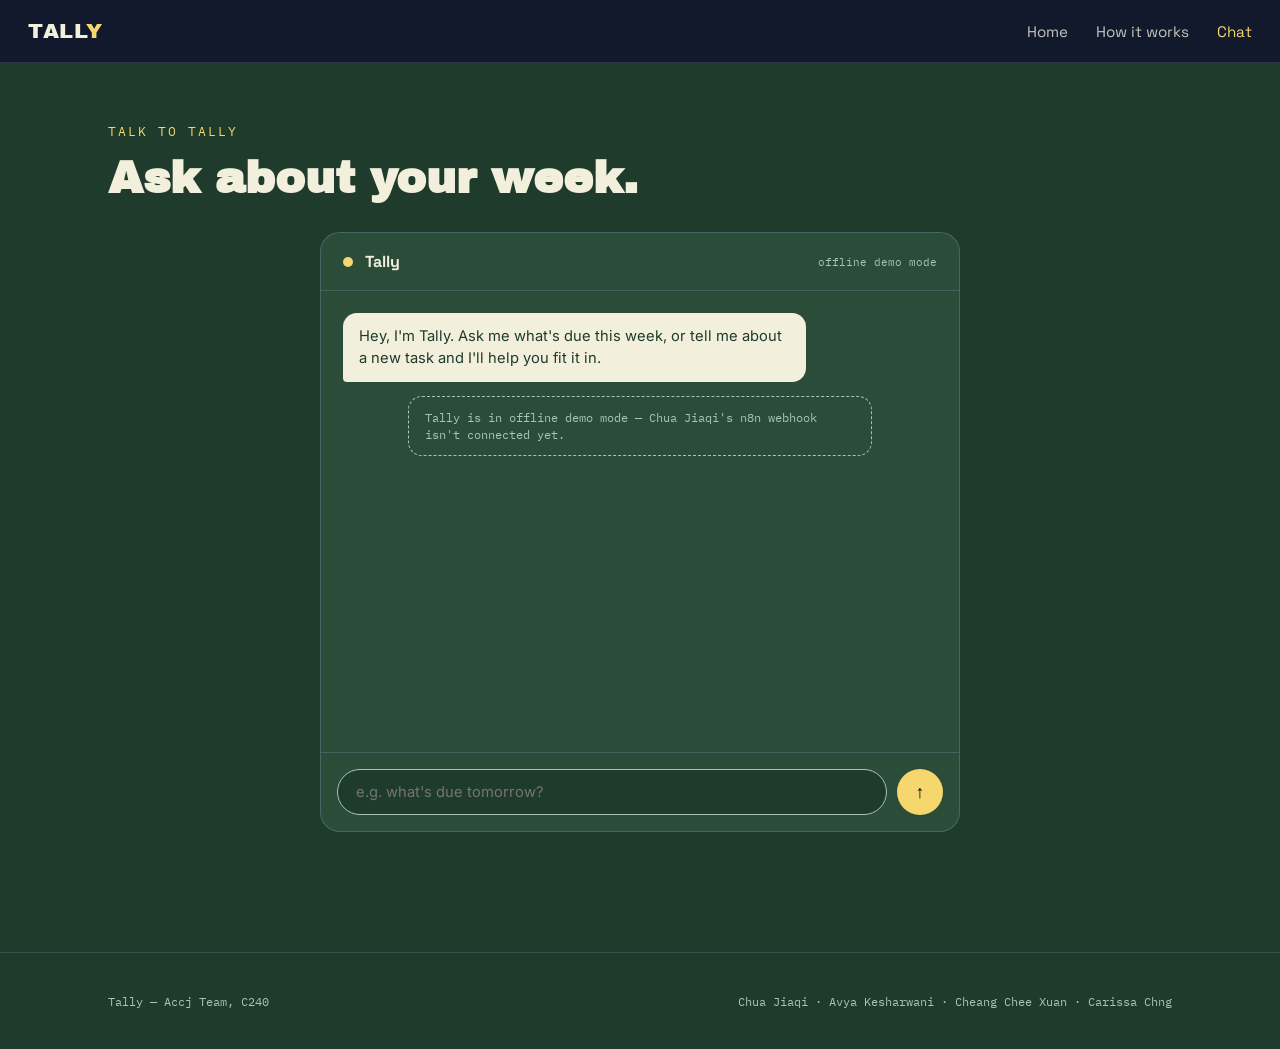
==== chat.html @ a727bb12 "Add files via upload" ====
<!DOCTYPE html>
<html lang="en">
<head>
<meta charset="UTF-8">
<meta name="viewport" content="width=device-width, initial-scale=1.0">
<title>Chat with Tally</title>
<link rel="stylesheet" href="style.css">
</head>
<body>

<nav class="nav">
  <div class="nav-mark">TALL<span>Y</span></div>
  <ul class="nav-links">
    <li><a href="index.html">Home</a></li>
    <li><a href="how-it-works.html">How it works</a></li>
    <li><a href="chat.html">Chat</a></li>
  </ul>
</nav>

<section class="chat-page">
  <div class="wrap">
    <div class="section-label">Talk to Tally</div>
    <h1 class="section-title">Ask about your week.</h1>

    <div class="chat-shell">
      <div class="chat-head">
        <div class="chat-dot"></div>
        <div class="chat-head-name">Tally</div>
        <div class="chat-head-status" id="chat-status">connecting…</div>
      </div>

      <div class="chat-log" id="chat-log">
        <div class="bubble bot">Hey, I'm Tally. Ask me what's due this week, or tell me about a new task and I'll help you fit it in.</div>
      </div>

      <form class="chat-input-row" id="chat-form">
        <input id="chat-input" type="text" placeholder="e.g. what's due tomorrow?" autocomplete="off">
        <button type="submit" aria-label="Send">↑</button>
      </form>
    </div>
  </div>
</section>

<footer>
  <div class="wrap" style="display:flex; justify-content:space-between; width:100%; flex-wrap:wrap; gap:10px;">
    <span>Tally — Accj Team, C240</span>
    <span>Chua Jiaqi · Avya Kesharwani · Cheang Chee Xuan · Carissa Chng</span>
  </div>
</footer>

<script src="script.js"></script>
</body>
</html>
---- style.css ----
@import url('https://fonts.googleapis.com/css2?family=Archivo+Black&family=Space+Grotesk:wght@400;500;700&family=Inter:wght@400;500;600&family=IBM+Plex+Mono:wght@400;500&display=swap');

:root{
  --ink:#1F3B2C;
  --ink-soft:#2A4C38;
  --paper:#F3EFDD;
  --yellow:#F5D76E;
  --coral:#E8734A;
  --slate:#A9C4B5;
  --radius:14px;
}

*{box-sizing:border-box;}
html{scroll-behavior:smooth;}
body{
  margin:0;
  background:var(--ink);
  color:var(--paper);
  font-family:'Inter',sans-serif;
  -webkit-font-smoothing:antialiased;
}

::selection{background:var(--yellow);color:var(--ink);}

a{color:inherit;}

.wrap{max-width:1120px;margin:0 auto;padding:0 28px;}

/* ---------- NAV ---------- */
.nav{
  position:sticky;top:0;z-index:50;
  display:flex;align-items:center;justify-content:space-between;
  padding:20px 28px;
  background:rgba(18,23,46,0.9);
  backdrop-filter:blur(6px);
  border-bottom:1px solid rgba(147,163,199,0.2);
}
.nav-mark{
  font-family:'Archivo Black',sans-serif;
  font-size:1.3rem;
  letter-spacing:0.5px;
}
.nav-mark span{color:var(--yellow);}
.nav-links{display:flex;gap:28px;list-style:none;margin:0;padding:0;font-family:'Space Grotesk',sans-serif;font-size:0.95rem;}
.nav-links a{text-decoration:none;opacity:0.8;transition:opacity .15s;}
.nav-links a:hover,.nav-links a.active{opacity:1;color:var(--yellow);}

/* ---------- BUTTONS ---------- */
.btn{
  display:inline-flex;align-items:center;gap:8px;
  font-family:'Space Grotesk',sans-serif;font-weight:700;font-size:0.95rem;
  padding:14px 26px;border-radius:100px;border:none;cursor:pointer;
  text-decoration:none;
}
.btn-primary{background:var(--yellow);color:var(--ink);}
.btn-primary:hover{background:#fbe6a0;}
.btn-ghost{background:transparent;color:var(--paper);border:1.5px solid var(--slate);}
.btn-ghost:hover{border-color:var(--yellow);color:var(--yellow);}

/* ---------- HERO ---------- */
.hero{
  position:relative;
  padding:90px 0 140px;
  overflow:hidden;
}
.eyebrow{
  font-family:'IBM Plex Mono',monospace;
  color:var(--slate);
  font-size:0.8rem;
  letter-spacing:2px;
  text-transform:uppercase;
  margin-bottom:18px;
}
.headline{
  font-family:'Archivo Black',sans-serif;
  font-size:clamp(2.8rem,8vw,6.2rem);
  line-height:0.98;
  margin:0 0 26px;
  max-width:820px;
}
.headline .accent{color:var(--yellow);}
.sub{
  font-size:1.15rem;
  color:var(--slate);
  max-width:520px;
  line-height:1.6;
  margin-bottom:34px;
}
.hero-cta{display:flex;gap:16px;flex-wrap:wrap;}

/* draggable sticky notes */
.note-field{
  position:absolute;
  inset:0;
  pointer-events:none;
  z-index:1;
}
.note{
  position:absolute;
  pointer-events:auto;
  width:150px;
  padding:14px 16px;
  border-radius:4px;
  font-family:'Space Grotesk',sans-serif;
  font-size:0.85rem;
  font-weight:500;
  line-height:1.3;
  cursor:grab;
  user-select:none;
  box-shadow:0 10px 25px rgba(0,0,0,0.35);
  transition:box-shadow .15s;
}
.note:active{cursor:grabbing;box-shadow:0 18px 35px rgba(0,0,0,0.5);}
.note.dragging{z-index:40;}
.note-tag{
  font-family:'IBM Plex Mono',monospace;
  font-size:0.65rem;
  text-transform:uppercase;
  letter-spacing:1px;
  opacity:0.6;
  display:block;
  margin-bottom:6px;
}
.note.y{background:var(--yellow);color:var(--ink);}
.note.c{background:var(--coral);color:var(--ink);}
.note.p{background:var(--paper);color:var(--ink);}
.note.b{background:var(--ink-soft);color:var(--paper);border:1px solid var(--slate);}

.hero-hint{
  font-family:'IBM Plex Mono',monospace;
  font-size:0.75rem;
  color:var(--slate);
  margin-top:18px;
}

/* ---------- SECTION shared ---------- */
section{padding:90px 0;}
.section-label{
  font-family:'IBM Plex Mono',monospace;
  font-size:0.8rem;
  color:var(--yellow);
  letter-spacing:2px;
  text-transform:uppercase;
  margin-bottom:14px;
}
.section-title{
  font-family:'Archivo Black',sans-serif;
  font-size:clamp(1.8rem,4vw,2.8rem);
  margin:0 0 30px;
  line-height:1.08;
}

/* ---------- PROBLEM (torn paper) ---------- */
.problem{
  background:var(--paper);
  color:var(--ink);
  position:relative;
}
.problem::before{
  content:"";
  position:absolute;top:0;left:0;right:0;height:14px;
  background:repeating-linear-gradient(115deg,var(--ink) 0 14px,transparent 14px 28px);
  transform:translateY(-14px);
}
.problem-grid{
  display:grid;
  grid-template-columns:1fr 1fr;
  gap:60px;
  align-items:start;
}
.problem-grid p{font-size:1.05rem;line-height:1.7;color:#2b4436;}
.stat-card{
  background:var(--ink);
  color:var(--paper);
  border-radius:var(--radius);
  padding:34px;
  font-family:'Space Grotesk',sans-serif;
}
.stat-num{
  font-family:'Archivo Black',sans-serif;
  font-size:3.4rem;
  color:var(--coral);
  line-height:1;
  margin-bottom:8px;
}
.audience-chip{
  display:inline-block;
  background:var(--yellow);
  color:var(--ink);
  font-family:'IBM Plex Mono',monospace;
  font-size:0.75rem;
  padding:6px 12px;
  border-radius:100px;
  margin-top:18px;
}

@media (max-width:780px){
  .problem-grid{grid-template-columns:1fr;}
}

/* ---------- STEPS / how it works ---------- */
.steps{display:flex;flex-direction:column;gap:0;}
.step{
  display:grid;
  grid-template-columns:90px 1fr;
  gap:28px;
  padding:34px 0;
  border-top:1px solid rgba(147,163,199,0.25);
}
.step:last-child{border-bottom:1px solid rgba(147,163,199,0.25);}
.step-num{
  font-family:'Archivo Black',sans-serif;
  font-size:2.4rem;
  color:var(--slate);
  opacity:0.5;
}
.step-role{
  font-family:'IBM Plex Mono',monospace;
  font-size:0.75rem;
  color:var(--yellow);
  text-transform:uppercase;
  letter-spacing:1.5px;
  margin-bottom:6px;
}
.step-title{
  font-family:'Space Grotesk',sans-serif;
  font-weight:700;
  font-size:1.3rem;
  margin:0 0 10px;
}
.step-desc{color:var(--slate);line-height:1.6;margin-bottom:16px;max-width:640px;}
.flow{
  display:flex;flex-wrap:wrap;gap:10px;align-items:center;
  font-family:'IBM Plex Mono',monospace;font-size:0.8rem;
}
.flow-node{
  background:var(--ink-soft);
  border:1px solid var(--slate);
  padding:8px 14px;
  border-radius:8px;
}
.flow-arrow{color:var(--slate);}

.slot{
  margin-top:16px;
  border:1.5px dashed var(--slate);
  border-radius:10px;
  padding:14px 16px;
  font-family:'IBM Plex Mono',monospace;
  font-size:0.78rem;
  color:var(--slate);
}
.slot b{color:var(--paper);}

/* ---------- CHAT PAGE ---------- */
.chat-page{padding-top:60px;padding-bottom:120px;}
.chat-shell{
  max-width:640px;
  margin:0 auto;
  background:var(--ink-soft);
  border-radius:20px;
  border:1px solid rgba(147,163,199,0.3);
  overflow:hidden;
  display:flex;
  flex-direction:column;
  height:600px;
}
.chat-head{
  padding:18px 22px;
  border-bottom:1px solid rgba(147,163,199,0.25);
  display:flex;align-items:center;gap:12px;
}
.chat-dot{width:10px;height:10px;border-radius:50%;background:var(--yellow);}
.chat-head-name{font-family:'Space Grotesk',sans-serif;font-weight:700;}
.chat-head-status{font-family:'IBM Plex Mono',monospace;font-size:0.7rem;color:var(--slate);margin-left:auto;}
.chat-log{
  flex:1;overflow-y:auto;
  padding:22px;
  display:flex;flex-direction:column;gap:14px;
}
.bubble{
  max-width:78%;
  padding:12px 16px;
  border-radius:14px;
  font-size:0.92rem;
  line-height:1.5;
  white-space:pre-wrap;
}
.bubble.bot{
  align-self:flex-start;
  background:var(--paper);
  color:var(--ink);
  border-bottom-left-radius:4px;
}
.bubble.user{
  align-self:flex-end;
  background:var(--yellow);
  color:var(--ink);
  border-bottom-right-radius:4px;
}
.bubble.system{
  align-self:center;
  background:transparent;
  border:1px dashed var(--slate);
  color:var(--slate);
  font-family:'IBM Plex Mono',monospace;
  font-size:0.72rem;
}
.chat-input-row{
  display:flex;gap:10px;
  padding:16px;
  border-top:1px solid rgba(147,163,199,0.25);
}
.chat-input-row input{
  flex:1;
  background:var(--ink);
  border:1px solid var(--slate);
  border-radius:100px;
  padding:12px 18px;
  color:var(--paper);
  font-family:'Inter',sans-serif;
  font-size:0.92rem;
}
.chat-input-row input:focus{outline:none;border-color:var(--yellow);}
.chat-input-row button{
  background:var(--yellow);
  border:none;
  border-radius:100px;
  width:46px;height:46px;
  font-size:1.1rem;
  cursor:pointer;
}
.typing{display:flex;gap:4px;align-self:flex-start;padding:12px 16px;}
.typing span{width:6px;height:6px;border-radius:50%;background:var(--slate);animation:blink 1.2s infinite ease-in-out;}
.typing span:nth-child(2){animation-delay:0.2s;}
.typing span:nth-child(3){animation-delay:0.4s;}
@keyframes blink{0%,80%,100%{opacity:0.2;}40%{opacity:1;}}

/* ---------- FOOTER ---------- */
footer{
  padding:40px 0;
  border-top:1px solid rgba(147,163,199,0.2);
  font-family:'IBM Plex Mono',monospace;
  font-size:0.78rem;
  color:var(--slate);
  display:flex;justify-content:space-between;flex-wrap:wrap;gap:10px;
}

@media (max-width:600px){
  .nav-links{display:none;}
  .step{grid-template-columns:1fr;}
}
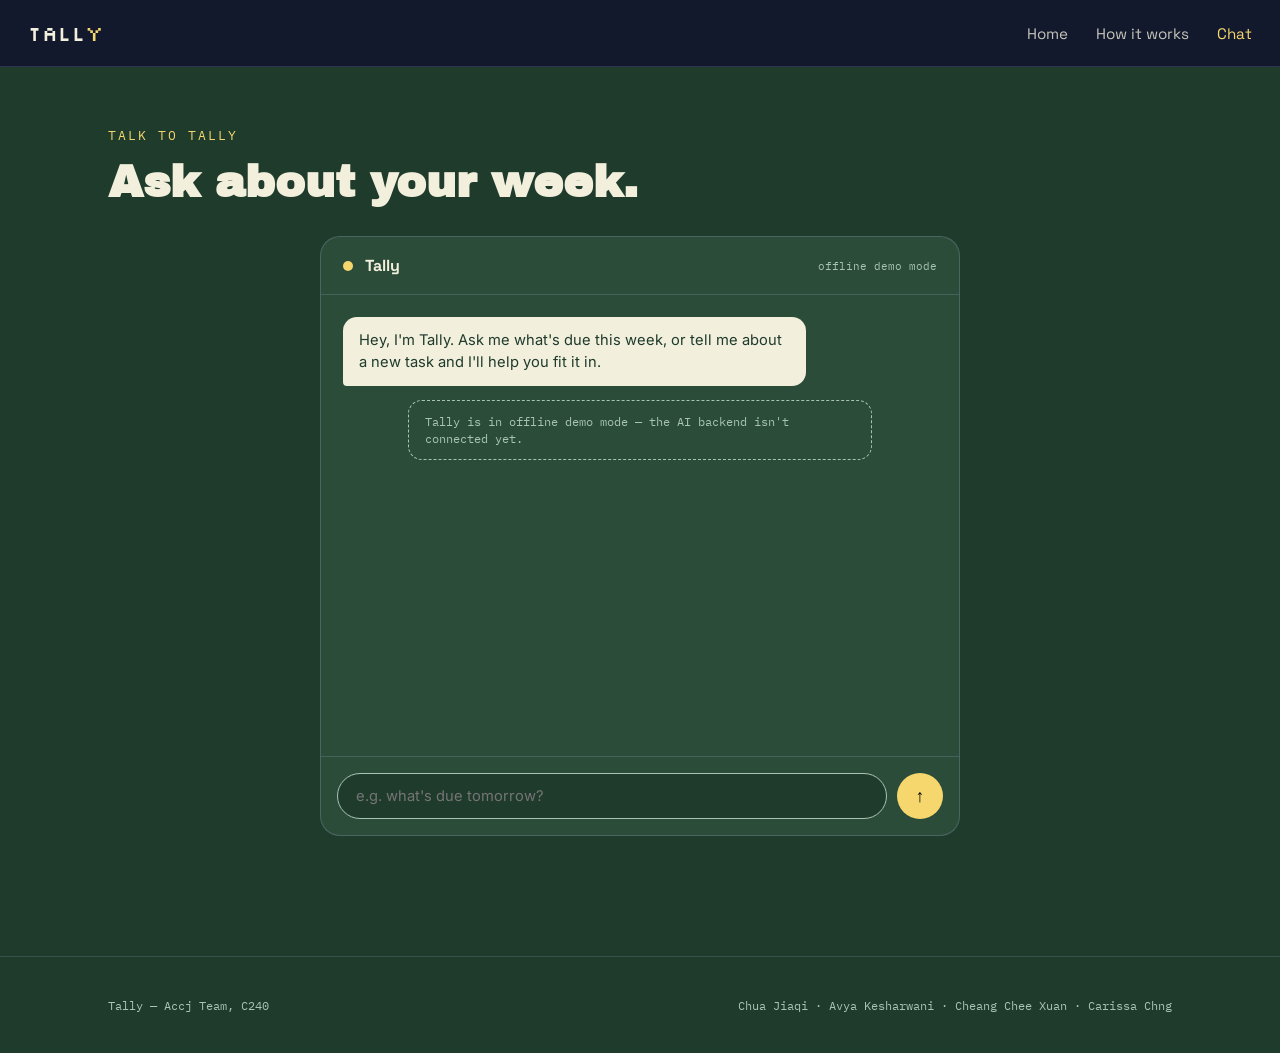
==== commit 3fcd831a: "Add files via upload" ====
--- a/chat.html
+++ b/chat.html
@@ -10,11 +10,12 @@
 
 <nav class="nav">
   <div class="nav-mark">TALL<span>Y</span></div>
-  <ul class="nav-links">
+  <ul class="nav-links" id="nav-links">
     <li><a href="index.html">Home</a></li>
     <li><a href="how-it-works.html">How it works</a></li>
     <li><a href="chat.html">Chat</a></li>
   </ul>
+  <button class="nav-toggle" id="nav-toggle" aria-label="Toggle menu">&#9776;</button>
 </nav>
 
 <section class="chat-page">
--- a/style.css
+++ b/style.css
@@ -1,4 +1,4 @@
-@import url('https://fonts.googleapis.com/css2?family=Archivo+Black&family=Space+Grotesk:wght@400;500;700&family=Inter:wght@400;500;600&family=IBM+Plex+Mono:wght@400;500&display=swap');
+@import url('https://fonts.googleapis.com/css2?family=Silkscreen:wght@400;700&family=Space+Grotesk:wght@400;500;700&family=Inter:wght@400;500;600&family=IBM+Plex+Mono:wght@400;500&family=Archivo+Black&display=swap');
 
 :root{
   --ink:#1F3B2C;
@@ -36,7 +36,7 @@
   border-bottom:1px solid rgba(147,163,199,0.2);
 }
 .nav-mark{
-  font-family:'Archivo Black',sans-serif;
+  font-family:'Silkscreen',monospace;
   font-size:1.3rem;
   letter-spacing:0.5px;
 }
@@ -44,6 +44,17 @@
 .nav-links{display:flex;gap:28px;list-style:none;margin:0;padding:0;font-family:'Space Grotesk',sans-serif;font-size:0.95rem;}
 .nav-links a{text-decoration:none;opacity:0.8;transition:opacity .15s;}
 .nav-links a:hover,.nav-links a.active{opacity:1;color:var(--yellow);}
+
+.nav-toggle{
+  display:none;
+  background:transparent;
+  border:1.5px solid var(--slate);
+  border-radius:8px;
+  width:40px;height:40px;
+  color:var(--paper);
+  font-size:1.1rem;
+  cursor:pointer;
+}
 
 /* ---------- BUTTONS ---------- */
 .btn{
@@ -60,8 +71,8 @@
 /* ---------- HERO ---------- */
 .hero{
   position:relative;
-  padding:90px 0 140px;
-  overflow:hidden;
+  padding:80px 0 60px;
+  text-align:center;
 }
 .eyebrow{
   font-family:'IBM Plex Mono',monospace;
@@ -71,33 +82,46 @@
   text-transform:uppercase;
   margin-bottom:18px;
 }
-.headline{
-  font-family:'Archivo Black',sans-serif;
-  font-size:clamp(2.8rem,8vw,6.2rem);
-  line-height:0.98;
-  margin:0 0 26px;
-  max-width:820px;
-}
-.headline .accent{color:var(--yellow);}
+.wordmark{
+  font-family:'Silkscreen',monospace;
+  font-weight:700;
+  font-size:clamp(3rem,12vw,7.5rem);
+  line-height:1;
+  margin:0 0 20px;
+  letter-spacing:2px;
+}
+.wordmark .accent{color:var(--yellow);}
+.wordmark .char-in{
+  display:inline-block;
+  opacity:0;
+  transform:translateY(24px);
+  animation:charIn 0.5s cubic-bezier(.2,.8,.2,1) forwards;
+}
+@keyframes charIn{
+  to{opacity:1; transform:translateY(0);}
+}
 .sub{
-  font-size:1.15rem;
+  font-size:1.1rem;
   color:var(--slate);
   max-width:520px;
   line-height:1.6;
-  margin-bottom:34px;
-}
-.hero-cta{display:flex;gap:16px;flex-wrap:wrap;}
-
-/* draggable sticky notes */
+  margin:0 auto 30px;
+}
+.hero-cta{display:flex;gap:16px;flex-wrap:wrap;justify-content:center;}
+
+/* sticky notes row, below the title */
 .note-field{
-  position:absolute;
-  inset:0;
-  pointer-events:none;
-  z-index:1;
+  position:relative;
+  display:flex;
+  justify-content:center;
+  flex-wrap:wrap;
+  gap:16px;
+  max-width:900px;
+  margin:56px auto 0;
+  min-height:140px;
 }
 .note{
-  position:absolute;
-  pointer-events:auto;
+  position:relative;
   width:150px;
   padding:14px 16px;
   border-radius:4px;
@@ -108,10 +132,12 @@
   cursor:grab;
   user-select:none;
   box-shadow:0 10px 25px rgba(0,0,0,0.35);
-  transition:box-shadow .15s;
-}
+  transition:box-shadow .15s, transform .15s;
+}
+.note:nth-child(odd){transform:rotate(-3deg);}
+.note:nth-child(even){transform:rotate(2deg);}
 .note:active{cursor:grabbing;box-shadow:0 18px 35px rgba(0,0,0,0.5);}
-.note.dragging{z-index:40;}
+.note.dragging{z-index:40;position:absolute;transform:none;}
 .note-tag{
   font-family:'IBM Plex Mono',monospace;
   font-size:0.65rem;
@@ -175,6 +201,12 @@
   border-radius:var(--radius);
   padding:34px;
   font-family:'Space Grotesk',sans-serif;
+}
+.stat-card p{
+  color:#FFFFFF;
+  font-weight:500;
+  font-size:1.05rem;
+  line-height:1.6;
 }
 .stat-num{
   font-family:'Archivo Black',sans-serif;
@@ -346,7 +378,359 @@
   display:flex;justify-content:space-between;flex-wrap:wrap;gap:10px;
 }
 
+/* =========================================================
+   SCROLL REVEAL — generic utility, toggled by JS IntersectionObserver
+   ========================================================= */
+.reveal{
+  opacity:0;
+  transform:translateY(30px);
+  transition:opacity 0.7s cubic-bezier(.2,.8,.2,1), transform 0.7s cubic-bezier(.2,.8,.2,1);
+}
+.reveal.in{opacity:1; transform:translateY(0);}
+
+/* =========================================================
+   CALENDAR STRIP — decorative, Abetka-style backdrop, not live data
+   ========================================================= */
+.calendar-section{
+  position:relative;
+  padding:80px 0;
+  overflow:hidden;
+}
+.calendar-bg{
+  position:absolute;
+  inset:0;
+  display:grid;
+  grid-template-columns:repeat(7,1fr);
+  gap:6px;
+  padding:40px;
+  opacity:0.16;
+  z-index:0;
+  pointer-events:none;
+}
+.calendar-bg div{
+  border:1.5px solid var(--slate);
+  border-radius:6px;
+  aspect-ratio:1;
+}
+.calendar-content{
+  position:relative;
+  z-index:1;
+  text-align:center;
+}
+.calendar-content p{
+  color:var(--slate);
+  max-width:520px;
+  margin:0 auto;
+  line-height:1.7;
+  font-size:1.05rem;
+}
+.mini-calendar{
+  display:grid;
+  grid-template-columns:repeat(7,1fr);
+  gap:8px;
+  max-width:420px;
+  margin:34px auto 0;
+}
+.mini-calendar .day{
+  aspect-ratio:1;
+  border-radius:6px;
+  background:var(--ink-soft);
+  border:1px solid rgba(147,163,199,0.3);
+  display:flex;align-items:center;justify-content:center;
+  font-family:'IBM Plex Mono',monospace;
+  font-size:0.75rem;
+  color:var(--slate);
+}
+.mini-calendar .day.marked{
+  background:var(--yellow);
+  color:var(--ink);
+  border-color:var(--yellow);
+  font-weight:700;
+}
+.mini-calendar .day.urgent{
+  background:var(--coral);
+  color:var(--ink);
+  border-color:var(--coral);
+  font-weight:700;
+}
+
+/* =========================================================
+   SLOT MACHINE
+   ========================================================= */
+.slot-section{
+  padding:100px 0;
+  text-align:center;
+  position:relative;
+}
+.slot-machine{
+  position:relative;
+  max-width:420px;
+  margin:40px auto 0;
+  padding:26px 26px 34px;
+  background:var(--ink-soft);
+  border-radius:22px;
+  border:4px solid var(--yellow);
+  transform:scale(0.85);
+  opacity:0;
+  transition:transform 0.8s cubic-bezier(.2,.8,.2,1), opacity 0.8s ease;
+}
+.slot-machine.in{
+  transform:scale(1);
+  opacity:1;
+}
+.marquee{
+  display:flex;
+  justify-content:space-between;
+  margin-bottom:16px;
+}
+.marquee span{
+  width:9px;height:9px;border-radius:50%;
+  background:var(--yellow);
+  animation:marqueeBlink 1.4s infinite;
+}
+.marquee span:nth-child(odd){animation-delay:0.35s;}
+@keyframes marqueeBlink{
+  0%,100%{opacity:0.25;}
+  50%{opacity:1;}
+}
+.reels{
+  display:flex;
+  gap:10px;
+  background:var(--ink);
+  border-radius:12px;
+  padding:18px;
+  margin-bottom:22px;
+}
+.reel{
+  flex:1;
+  height:90px;
+  background:var(--paper);
+  border-radius:8px;
+  overflow:hidden;
+  display:flex;
+  align-items:center;
+  justify-content:center;
+  font-family:'Silkscreen',monospace;
+  font-size:1.6rem;
+  color:var(--ink);
+  position:relative;
+}
+.reel .reel-strip{
+  display:flex;
+  flex-direction:column;
+  align-items:center;
+}
+.reel.spinning .reel-strip{
+  animation:reelSpin 0.15s linear infinite;
+}
+@keyframes reelSpin{
+  0%{transform:translateY(0);}
+  100%{transform:translateY(30px);}
+}
+.slot-result{
+  min-height:52px;
+  font-family:'Space Grotesk',sans-serif;
+  font-weight:700;
+  color:var(--paper);
+  font-size:1.05rem;
+  margin-bottom:20px;
+  padding:0 10px;
+}
+.slot-result .tag{
+  display:block;
+  font-family:'IBM Plex Mono',monospace;
+  font-weight:400;
+  font-size:0.75rem;
+  color:var(--slate);
+  margin-bottom:4px;
+  text-transform:uppercase;
+  letter-spacing:1px;
+}
+.lever-btn{
+  font-family:'Silkscreen',monospace;
+  background:var(--coral);
+  color:var(--ink);
+  border:none;
+  border-radius:100px;
+  padding:14px 30px;
+  font-size:0.95rem;
+  cursor:pointer;
+  box-shadow:0 6px 0 #b34d2c;
+  transition:transform 0.1s;
+}
+.lever-btn:active{transform:translateY(4px);box-shadow:0 2px 0 #b34d2c;}
+.lever-btn:disabled{opacity:0.6;cursor:default;}
+.slot-note{
+  font-family:'IBM Plex Mono',monospace;
+  font-size:0.7rem;
+  color:var(--slate);
+  margin-top:36px;
+}
+
+/* =========================================================
+   TAROT CHARACTER CARDS + QUIZ
+   ========================================================= */
+.tarot-section{padding:100px 0;text-align:center;}
+.tarot-grid{
+  position:relative;
+  display:flex;
+  flex-wrap:wrap;
+  justify-content:center;
+  gap:26px;
+  max-width:900px;
+  margin:50px auto 40px;
+  min-height:340px;
+}
+.tarot-card{
+  width:140px;
+  height:220px;
+  border-radius:12px;
+  background:linear-gradient(160deg, var(--ink-soft), var(--ink));
+  border:2px solid var(--yellow);
+  padding:14px 10px;
+  display:flex;
+  flex-direction:column;
+  align-items:center;
+  justify-content:space-between;
+  opacity:0;
+  transform:translate(var(--dx,0), var(--dy,-40px)) rotate(var(--rot,0deg));
+  transition:transform 0.9s cubic-bezier(.2,.8,.2,1), opacity 0.9s ease;
+}
+.tarot-card.in{
+  opacity:1;
+  transform:translate(0,0) rotate(var(--settle-rot,0deg));
+}
+.tarot-card.collected{
+  transform:translate(0,0) rotate(0deg) !important;
+  transition:transform 0.6s cubic-bezier(.3,.7,.3,1), opacity 0.4s ease;
+}
+.tarot-portrait{
+  width:64px;height:64px;
+  border-radius:50%;
+  display:flex;align-items:center;justify-content:center;
+  font-size:1.8rem;
+  margin-top:6px;
+}
+.tarot-name{
+  font-family:'Space Grotesk',sans-serif;
+  font-weight:700;
+  font-size:0.85rem;
+  text-align:center;
+}
+.tarot-desc{
+  font-family:'IBM Plex Mono',monospace;
+  font-size:0.62rem;
+  color:var(--slate);
+  text-align:center;
+  line-height:1.4;
+}
+
+.quiz-box{
+  max-width:480px;
+  margin:0 auto;
+  background:var(--ink-soft);
+  border:1px solid rgba(147,163,199,0.3);
+  border-radius:16px;
+  padding:30px;
+  display:none;
+}
+.quiz-box.active{display:block;}
+.quiz-question{
+  font-family:'Space Grotesk',sans-serif;
+  font-weight:700;
+  font-size:1.1rem;
+  margin-bottom:20px;
+}
+.quiz-options{display:flex;flex-direction:column;gap:10px;}
+.quiz-option{
+  font-family:'Inter',sans-serif;
+  background:var(--ink);
+  border:1px solid var(--slate);
+  color:var(--paper);
+  border-radius:10px;
+  padding:12px 16px;
+  text-align:left;
+  cursor:pointer;
+  font-size:0.92rem;
+}
+.quiz-option:hover{border-color:var(--yellow);}
+.quiz-result{display:none;text-align:center;}
+.quiz-result.active{display:block;}
+.quiz-result .tarot-card{margin:0 auto 18px;opacity:1;transform:none;width:160px;height:250px;}
+.quiz-result .tarot-portrait{width:80px;height:80px;font-size:2.2rem;margin:0 auto;}
+
+/* =========================================================
+   PROGRESS CHART (demo data)
+   ========================================================= */
+.progress-section{padding:0 0 100px;text-align:center;}
+.progress-chart{
+  display:flex;
+  align-items:flex-end;
+  justify-content:center;
+  gap:14px;
+  max-width:480px;
+  height:160px;
+  margin:34px auto 10px;
+}
+.progress-bar{
+  width:32px;
+  border-radius:6px 6px 0 0;
+  background:var(--yellow);
+  transition:height 1s cubic-bezier(.2,.8,.2,1);
+  height:0;
+  position:relative;
+}
+.progress-bar span{
+  position:absolute;
+  bottom:-22px;left:0;right:0;
+  text-align:center;
+  font-family:'IBM Plex Mono',monospace;
+  font-size:0.65rem;
+  color:var(--slate);
+}
+.progress-note{
+  font-family:'IBM Plex Mono',monospace;
+  font-size:0.7rem;
+  color:var(--slate);
+  margin-top:34px;
+}
+
 @media (max-width:600px){
-  .nav-links{display:none;}
   .step{grid-template-columns:1fr;}
-}
+
+  .nav-toggle{display:block;}
+  .nav-links{
+    display:none;
+    position:absolute;
+    top:100%;left:0;right:0;
+    flex-direction:column;
+    gap:0;
+    background:var(--ink-soft);
+    border-bottom:1px solid rgba(147,163,199,0.25);
+    padding:10px 28px 18px;
+  }
+  .nav-links.open{display:flex;}
+  .nav-links a{display:block;padding:12px 0;border-bottom:1px solid rgba(147,163,199,0.15);}
+
+  .hero{padding:50px 0 40px;}
+  .note-field{
+    position:static;
+    display:flex;
+    gap:10px;
+    overflow-x:auto;
+    padding:22px 2px 8px;
+    margin-top:10px;
+    -webkit-overflow-scrolling:touch;
+  }
+  .note{position:static;flex:0 0 auto;width:132px;cursor:default;}
+  .hero-hint{display:none;}
+
+  .chat-shell{height:min(72vh, 560px);}
+  .chat-page{padding-top:30px;padding-bottom:60px;}
+
+  .note-field{justify-content:flex-start;}
+  .tarot-card{width:112px;height:180px;}
+  .slot-machine{max-width:320px;}
+  .reel{height:70px;font-size:1.2rem;}
+}
+
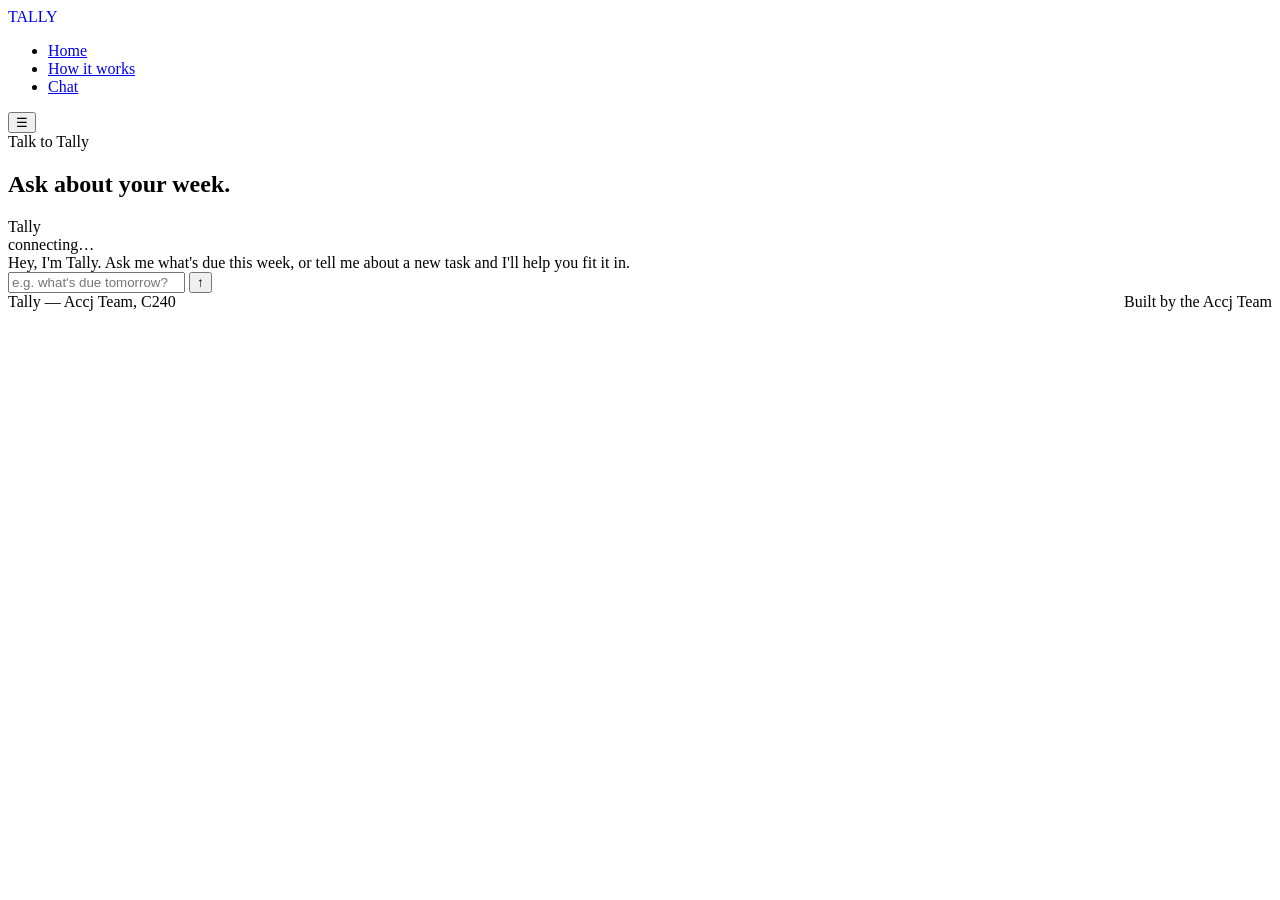
==== commit b0fafdba: "Rename chat (1).html to chat.html" ====
--- a/chat.html
+++ b/chat.html
@@ -9,7 +9,7 @@
 <body>
 
 <nav class="nav">
-  <div class="nav-mark">TALL<span>Y</span></div>
+  <a href="index.html" class="nav-mark" style="text-decoration:none;">TALL<span>Y</span></a>
   <ul class="nav-links" id="nav-links">
     <li><a href="index.html">Home</a></li>
     <li><a href="how-it-works.html">How it works</a></li>
@@ -45,7 +45,7 @@
 <footer>
   <div class="wrap" style="display:flex; justify-content:space-between; width:100%; flex-wrap:wrap; gap:10px;">
     <span>Tally — Accj Team, C240</span>
-    <span>Chua Jiaqi · Avya Kesharwani · Cheang Chee Xuan · Carissa Chng</span>
+    <span>Built by the Accj Team</span>
   </div>
 </footer>
 
